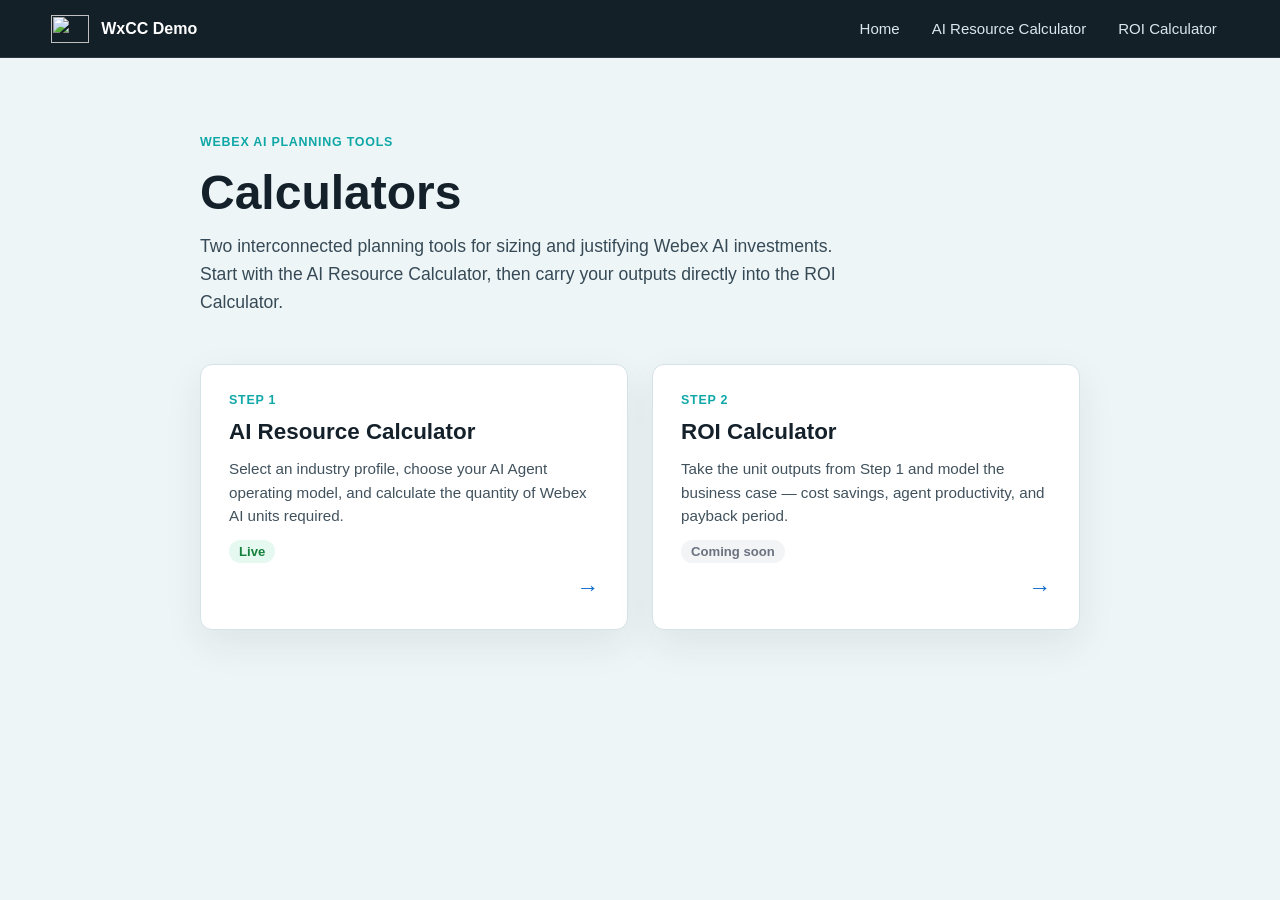
==== index.html @ 7c820873 "Add hub index and AI Resources Calculator" ====
<!DOCTYPE html>
<html lang="en">
<head>
  <meta charset="UTF-8" />
  <meta name="viewport" content="width=device-width, initial-scale=1" />
  <title>Calculators — WxCC Demo</title>
  <style>
    :root { --ink: #14212b; --muted: #5f6f7a; --line: #d5e2e8; --teal: #10a7a7; --blue: #0b6bcb; }
    * { box-sizing: border-box; }
    body { margin: 0; font-family: Arial, Helvetica, sans-serif; background: #eef5f7; color: var(--ink); }
    header { display: flex; align-items: center; justify-content: space-between; gap: 18px; padding: 12px clamp(18px,4vw,56px); background: rgba(12,23,32,0.96); border-bottom: 1px solid rgba(255,255,255,0.1); }
    .brand { display: flex; align-items: center; gap: 12px; color: #fff; font-weight: 700; text-decoration: none; }
    .brand img { width: 38px; height: 28px; object-fit: contain; }
    nav { display: flex; gap: 8px; }
    nav a { padding: 8px 12px; border-radius: 6px; color: #dbe7ec; font-size: 0.94rem; text-decoration: none; }
    nav a:hover { background: rgba(255,255,255,0.12); color: #fff; }
    main { max-width: 960px; margin: 0 auto; padding: clamp(40px,6vw,80px) clamp(18px,4vw,40px); }
    h1 { font-size: clamp(2rem,4vw,3rem); margin: 0 0 12px; }
    .eyebrow { margin: 0 0 16px; color: var(--teal); font-size: 0.78rem; font-weight: 700; text-transform: uppercase; letter-spacing: 0.06em; }
    .intro { color: #364a56; font-size: 1.1rem; line-height: 1.6; max-width: 640px; margin: 0 0 48px; }
    .cards { display: grid; grid-template-columns: repeat(auto-fit, minmax(300px, 1fr)); gap: 24px; }
    .card { background: #fff; border: 1px solid var(--line); border-radius: 12px; padding: 28px; text-decoration: none; color: inherit; box-shadow: 0 14px 38px rgba(20,33,43,0.08); transition: box-shadow 0.2s; display: grid; gap: 12px; }
    .card:hover { box-shadow: 0 20px 50px rgba(20,33,43,0.15); }
    .card-tag { font-size: 0.78rem; font-weight: 700; text-transform: uppercase; letter-spacing: 0.06em; color: var(--teal); }
    .card h2 { margin: 0; font-size: 1.4rem; }
    .card p { margin: 0; color: #41525d; line-height: 1.55; font-size: 0.95rem; }
    .card .status { font-size: 0.82rem; font-weight: 700; padding: 4px 10px; border-radius: 99px; justify-self: start; }
    .status.live { background: #e6f9f0; color: #15803d; }
    .status.coming { background: #f3f4f6; color: #6b7280; }
    .arrow { justify-self: end; color: var(--blue); font-size: 1.4rem; }
  </style>
</head>
<body>
  <header>
    <a class="brand" href="index.html">
      <img src="assets/webex-logo-transparent.png" alt="" />
      <span>WxCC Demo</span>
    </a>
    <nav>
      <a href="index.html">Home</a>
      <a href="AI Resources Calculator/index.html">AI Resource Calculator</a>
      <a href="ROI Calculator/index.html">ROI Calculator</a>
    </nav>
  </header>
  <main>
    <p class="eyebrow">Webex AI Planning Tools</p>
    <h1>Calculators</h1>
    <p class="intro">Two interconnected planning tools for sizing and justifying Webex AI investments. Start with the AI Resource Calculator, then carry your outputs directly into the ROI Calculator.</p>
    <div class="cards">
      <a class="card" href="AI Resources Calculator/index.html">
        <span class="card-tag">Step 1</span>
        <h2>AI Resource Calculator</h2>
        <p>Select an industry profile, choose your AI Agent operating model, and calculate the quantity of Webex AI units required.</p>
        <span class="status live">Live</span>
        <span class="arrow">&#8594;</span>
      </a>
      <a class="card" href="ROI Calculator/index.html">
        <span class="card-tag">Step 2</span>
        <h2>ROI Calculator</h2>
        <p>Take the unit outputs from Step 1 and model the business case — cost savings, agent productivity, and payback period.</p>
        <span class="status coming">Coming soon</span>
        <span class="arrow">&#8594;</span>
      </a>
    </div>
  </main>
</body>
</html>
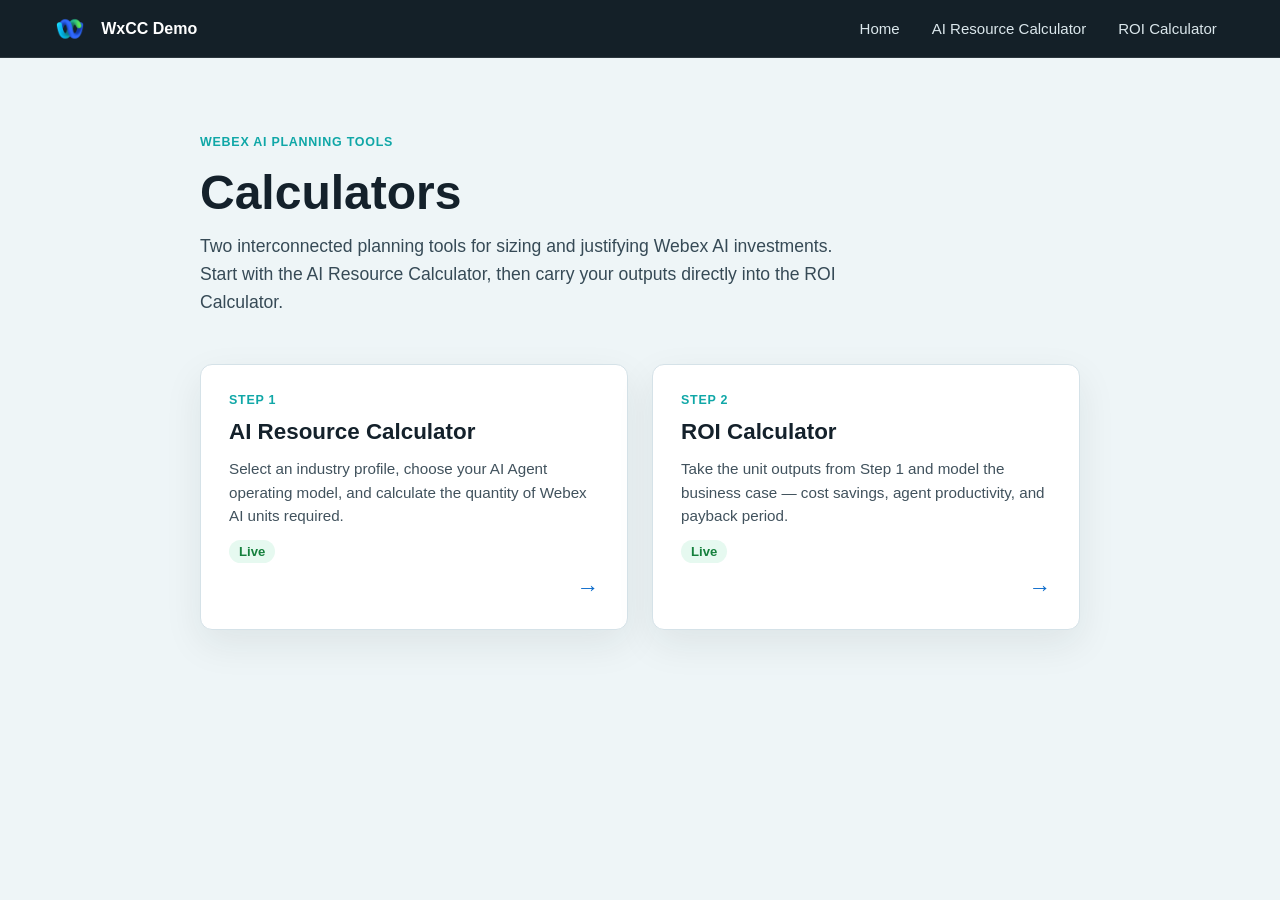
==== commit f9a1f22b: "Landing page" ====
--- a/index.html
+++ b/index.html
@@ -26,7 +26,6 @@
     .card p { margin: 0; color: #41525d; line-height: 1.55; font-size: 0.95rem; }
     .card .status { font-size: 0.82rem; font-weight: 700; padding: 4px 10px; border-radius: 99px; justify-self: start; }
     .status.live { background: #e6f9f0; color: #15803d; }
-    .status.coming { background: #f3f4f6; color: #6b7280; }
     .arrow { justify-self: end; color: var(--blue); font-size: 1.4rem; }
   </style>
 </head>
@@ -58,10 +57,10 @@
         <span class="card-tag">Step 2</span>
         <h2>ROI Calculator</h2>
         <p>Take the unit outputs from Step 1 and model the business case — cost savings, agent productivity, and payback period.</p>
-        <span class="status coming">Coming soon</span>
+        <span class="status live">Live</span>
         <span class="arrow">&#8594;</span>
       </a>
     </div>
   </main>
 </body>
-</html>+</html>
